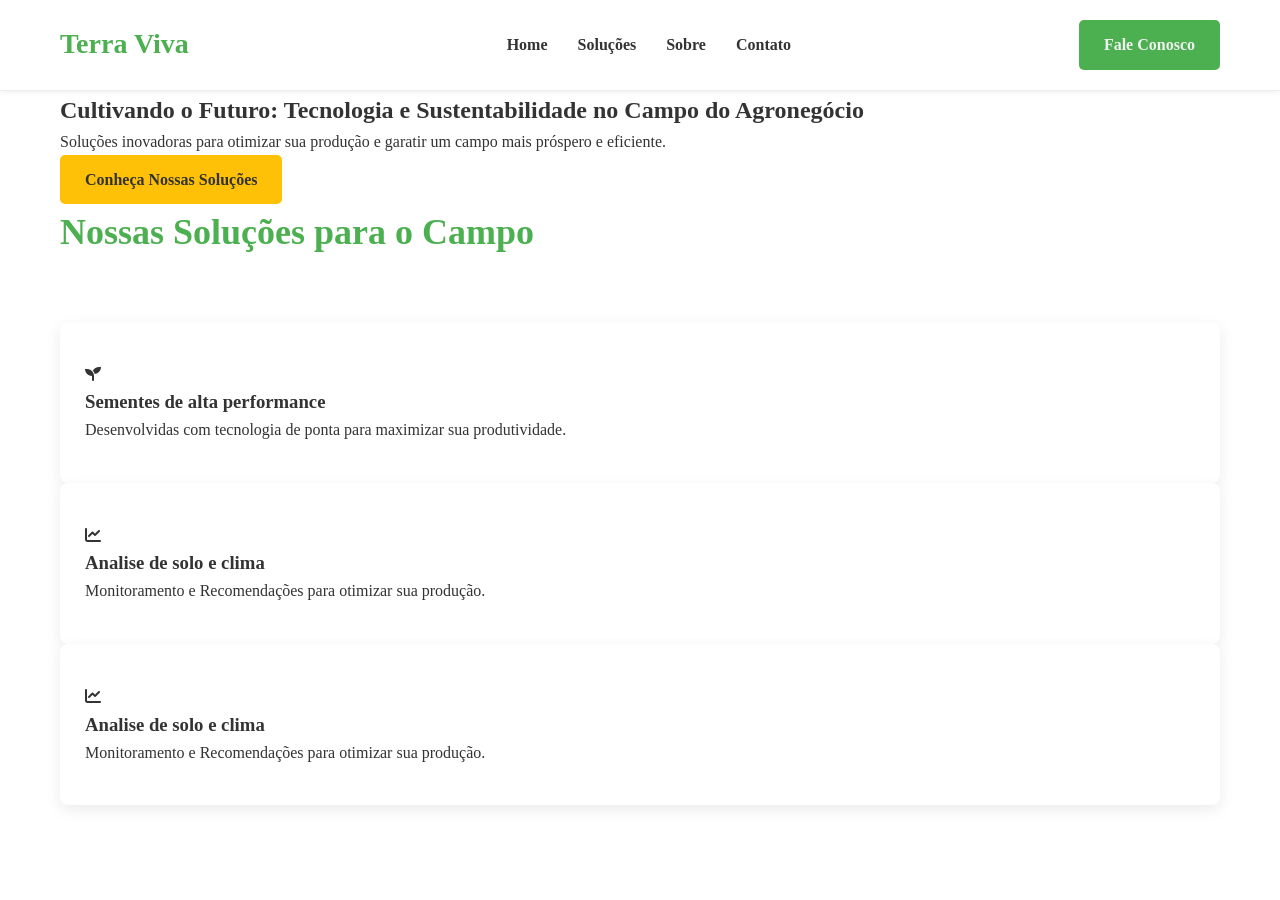
==== aula-front-end/index.html @ 156d8cd8 "criação de baners em html e css" ====
<!DOCTYPE html>
<html lang="pt-BR">
<head>
    <meta charset="UTF-8">
    <meta name="viewport" content="width=device-width, initial-scale=1.0">
    <title>Terra Viva Agronegócios - Inovação e Sustentabilidade no Campo</title>
    <link rel="stylesheet" href="style.css">
    <link rel="stylesheet" href="https://cdnjs.cloudflare.com/ajax/libs/font-awesome/6.0.0-beta3/css/all.min.css">
</head>
<body>
    <header class="header">
        <div class="container">
            <div class="logo">
                <a href="#">Terra Viva</a>
            </div>
            <nav class="nav">
                <ul>
                    <li><a href="#home">Home</a></li>
                    <li><a href="#servicos">Soluções</a></li>
                    <li><a href="#sobre">Sobre</a></li>
                    <li><a href="#contato">Contato</a></li>
                </ul>
            </nav>
            <a href="#contato" class="btn-cta">Fale Conosco</a>
        </div>
    </header>
    <section id="home" class="hero">
        <div class="container">
            <h1>Cultivando o Futuro: Tecnologia e Sustentabilidade no Campo do Agronegócio</h1>
            <p>Soluções inovadoras para otimizar sua produção e garatir um campo mais próspero e eficiente.</p>
            <a href="#servicos" class="btn-cta primary">Conheça Nossas Soluções</a>
        </div>
    </section>
    <section id="servicos" class="features">
<div class="container">
    <h2>Nossas Soluções para o Campo</h2>
    <div class="feature-grid">
        <div class="feature-card">
            <i class="icon fas fa-seedling"></i>
            <h3>Sementes de alta performance</h3>
            <p>Desenvolvidas com tecnologia de ponta para maximizar sua produtividade.</p>

        </div>
         <div class="feature-card">
            <i class= "fas fa-chart-line"></i>
            <h3>Analise de solo e clima</h3>
            <p>Monitoramento e Recomendações para otimizar sua produção.</p>

        </div>
         <div class="feature-card">
            <i class= "fas fa-chart-line"></i>
            <h3>Analise de solo e clima</h3>
            <p>Monitoramento e Recomendações para otimizar sua produção.</p>

        </div>
    </div>
</div>

    </section>
</body>
</html>
---- aula-front-end/style.css ----
:root{
    --primary-color: #4caf50;
    --secondary-color: #8bc34a;
    --accent-color: #FFC107;
    --text-color: #333333;
    --light-text-color: #f0f0f0;
    --bg-light:#f9f9f9;
    --bg-dark:#2e7d32;
    --font-heading: 'Montserrat','sans-serif';
    --font-body: 'Open Sans','sans-serif';
}

@import url('https://fonts.googleapis.com/css2?family=Montserrat:wght@400;700&family=Open+Sans:wght@400;600&display=swap');

*{
    margin: 0;
    padding: 0;
    box-sizing: border-box;
}

body{
    font-family: var(--font-body);
    line-height: 1.6;
    color: var(--text-color);
    background-color: #ffffff;
}

.container{
    max-width: 1200px;
    margin: 0 auto;
    padding: 0 20px;
}

a{
    text-decoration: none;
    color: var(--primary-color);
}

ul{
    list-style: none;
}

.btn-cta{
    display: inline-block;
    background-color: var(--primary-color);
    color: var(--light-text-color);
    padding: 12px 25px;
    border-radius: 5px;
    font-weight: 600;
    transition: background-color 0.3s ease;
}

.btn-cta:hover{
    background-color: var(--secondary-color);
}

.btn-cta.primary{
    background-color: var(--accent-color);
    color: var(--text-color);
}

.btn-cta.primary:hover{
    background-color: #e0b000;
}

.header{
    background-color: #ffffff;
    padding: 20px 0;
    border-bottom: 1px solid #eee;
    position: sticky;
    top: 0;
    z-index: 1000;
    box-shadow: 0 2px 5px rgba(0,0,0,0.05);
}

.header .container{
    display: flex;
    justify-content: space-between;
    align-items: center;
}

.header .logo a{
    font-family: var(--font-heading);
    font-size: 28px;
    font-weight: 700;
    color: var(--primary-color);
}

.header .nav ul{
    display: flex;
}

.header .nav ul li{
    margin-left: 30px;
}

.header .nav ul li a{
    color: var(--text-color);
    font-weight: 600;
    transition: color 0.3s ease;
}

.header .nav ul li a:hover{
    color: var(--primary-color);
}


! colocar o codigo aqui faltando

.features{
    padding: 80px 0;
    background-color: var(--bg-light);
    text-align: center;
}

.features h2{
    font-family: var(--font-heading);
    font-size: 36px;
    margin-bottom: 60px;
    color: var(--primary-color);
}

.features-grid{
    display: grid;
    grid-template-columns: repeat(auto-fit, minmax(280px, 1fr));
    gap: 30px;
}

.feature-card{
    background-color: #ffffff;
    padding: 40px 25px;
    border-radius: 8px;
    box-shadow: 0 5px 15px rgba(0,0,0,0.08);
    transition: transform 0.3s ease, box-shadow 0.3s ease;
}

.feature-card:hover{
    transform: translateY(-10px);
    box-shadow: 0 10px 25px rgba(0,0,0,0.15);
}
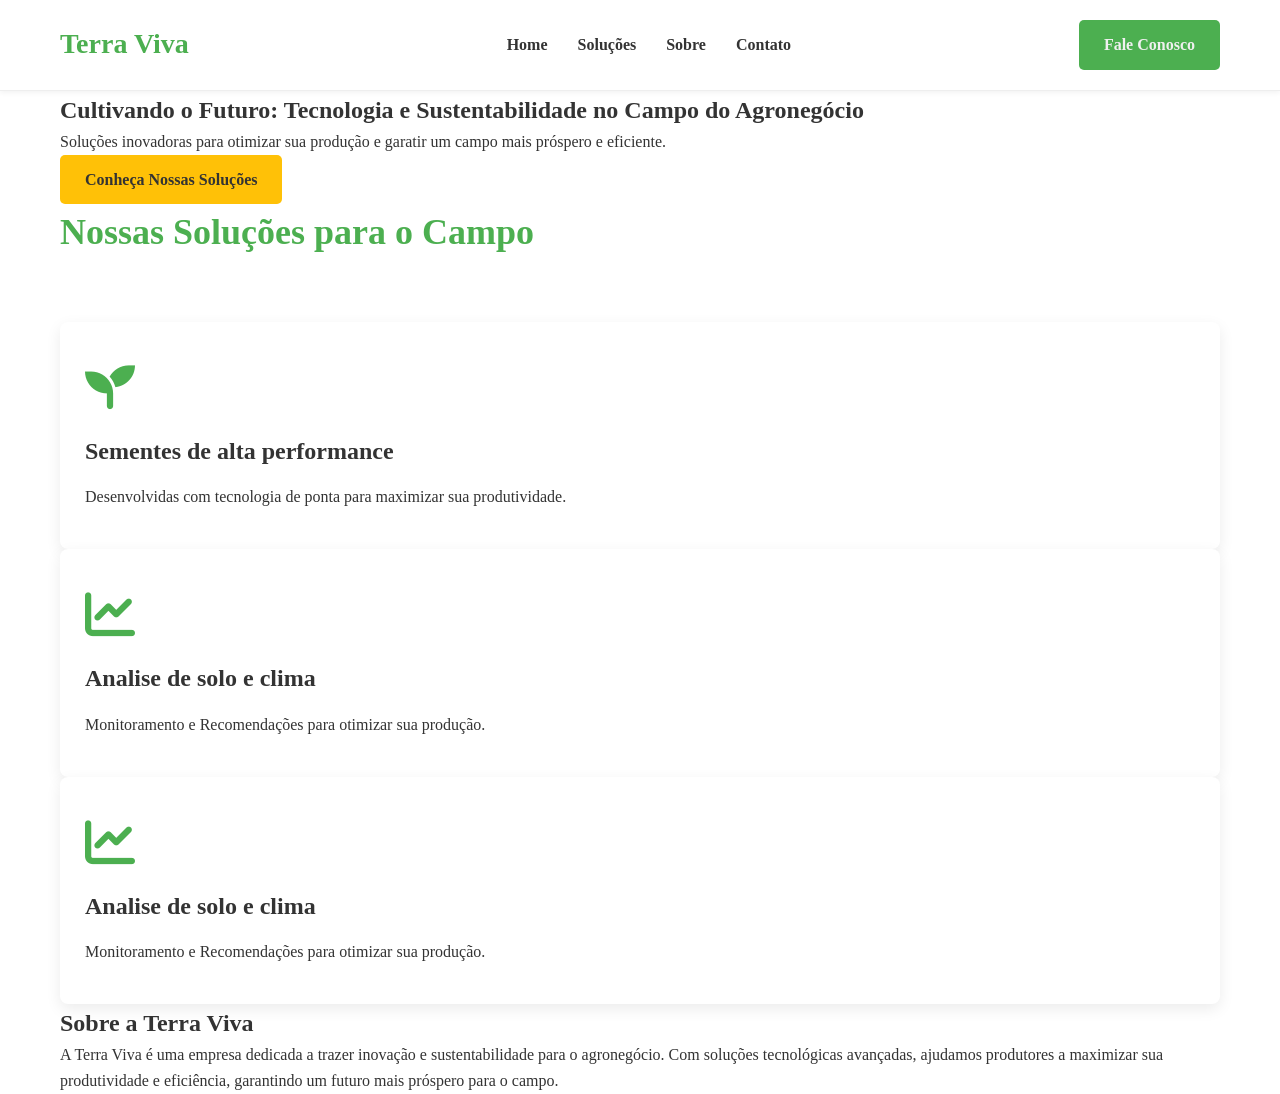
==== commit 313a2449: "continuação do site" ====
--- a/aula-front-end/index.html
+++ b/aula-front-end/index.html
@@ -55,7 +55,15 @@
         </div>
     </div>
 </div>
-
-    </section>
+</section>
+<section id="sobre" class="about">
+    <div class="container">
+        <div class="about-content">
+            <div class="about-text">
+                <h2>Sobre a Terra Viva</h2>
+                <p>A Terra Viva é uma empresa dedicada a trazer inovação e sustentabilidade para o agronegócio. Com soluções tecnológicas avançadas, ajudamos produtores a maximizar sua produtividade e eficiência, garantindo um futuro mais próspero para o campo.</p>
+            </div>
+        </div>
+    </div>
 </body>
 </html>
--- a/aula-front-end/style.css
+++ b/aula-front-end/style.css
@@ -137,4 +137,23 @@
 .feature-card:hover{
     transform: translateY(-10px);
     box-shadow: 0 10px 25px rgba(0,0,0,0.15);
+}
+
+.feature-card i{
+    font-size: 50px;
+    color: var(--primary-color);
+    margin-bottom: 20px;
+}
+
+.feature-card h3{
+    font-family: var(--font-heading);
+    font-size: 24px;
+    margin-bottom: 15px;
+    color: var(--text-color);
+}
+
+.feature-card p{
+    font-size: 16px;
+    color: var(--text-color);
+    line-height: 1.5;
 }
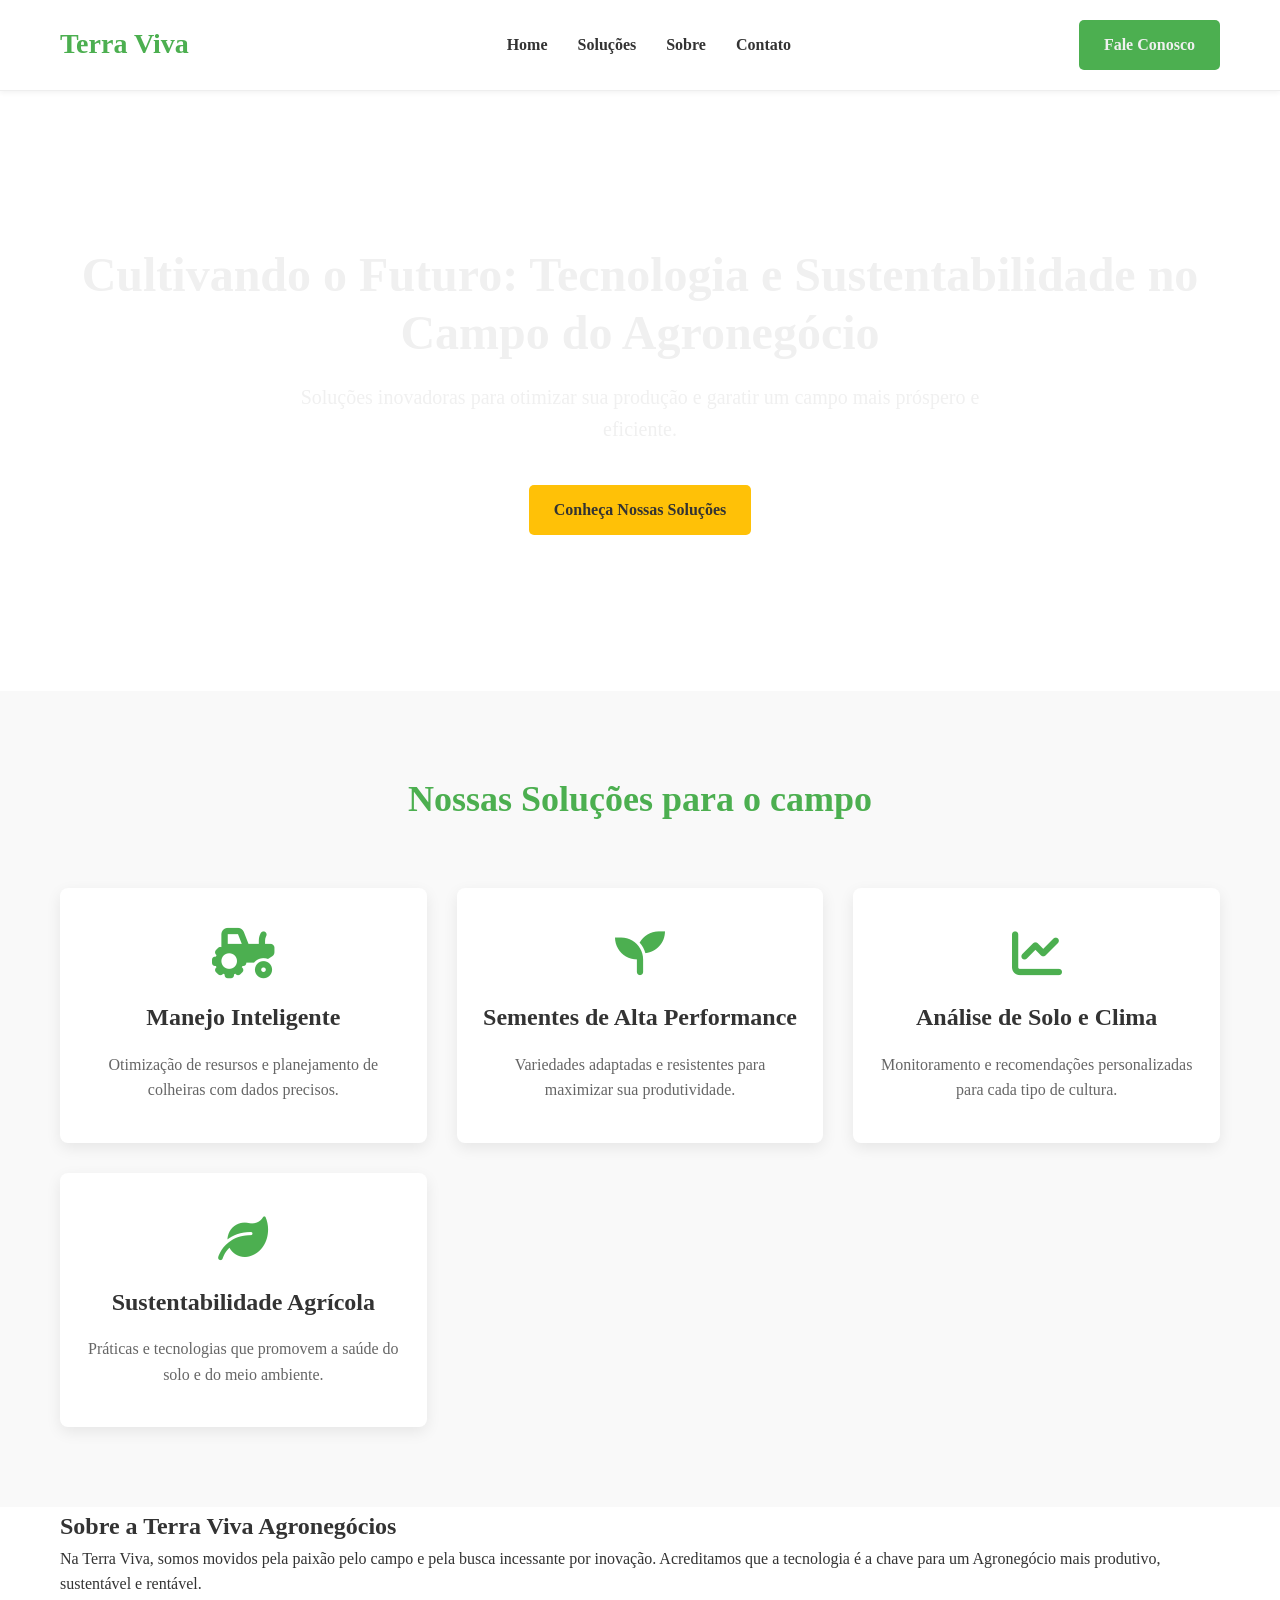
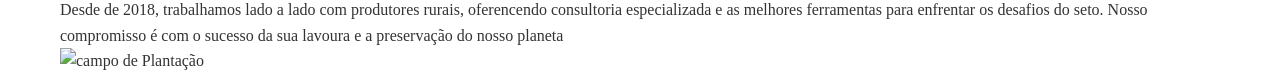
==== commit 35e3e769: "atualização atualizando o site, feito mais um banner" ====
--- a/aula-front-end/index.html
+++ b/aula-front-end/index.html
@@ -32,38 +32,51 @@
         </div>
     </section>
     <section id="servicos" class="features">
-<div class="container">
-    <h2>Nossas Soluções para o Campo</h2>
-    <div class="feature-grid">
-        <div class="feature-card">
-            <i class="icon fas fa-seedling"></i>
-            <h3>Sementes de alta performance</h3>
-            <p>Desenvolvidas com tecnologia de ponta para maximizar sua produtividade.</p>
-
-        </div>
-         <div class="feature-card">
-            <i class= "fas fa-chart-line"></i>
-            <h3>Analise de solo e clima</h3>
-            <p>Monitoramento e Recomendações para otimizar sua produção.</p>
-
-        </div>
-         <div class="feature-card">
-            <i class= "fas fa-chart-line"></i>
-            <h3>Analise de solo e clima</h3>
-            <p>Monitoramento e Recomendações para otimizar sua produção.</p>
-
-        </div>
-    </div>
-</div>
-</section>
-<section id="sobre" class="about">
-    <div class="container">
-        <div class="about-content">
-            <div class="about-text">
-                <h2>Sobre a Terra Viva</h2>
-                <p>A Terra Viva é uma empresa dedicada a trazer inovação e sustentabilidade para o agronegócio. Com soluções tecnológicas avançadas, ajudamos produtores a maximizar sua produtividade e eficiência, garantindo um futuro mais próspero para o campo.</p>
+        <div class="container">
+            <h2>Nossas Soluções para o campo</h2>
+            <div class="feature-grid">
+                <div class="feature-card">
+                    <i class="fas fa-tractor"></i>
+                    <h3>Manejo Inteligente</h3>
+                    <p>Otimização de resursos e planejamento de colheiras com dados precisos.</p>
+                </div>
+                <div class="feature-card">
+                    <i class="fas fa-seedling"></i>
+                    <h3>Sementes de Alta Performance</h3>
+                    <p>Variedades adaptadas e resistentes para maximizar sua produtividade.</p>
+                </div>
+                <div class="feature-card">
+                    <i class="fas fa-chart-line"></i>
+                    <h3>Análise de Solo e Clima</h3>
+                    <p>Monitoramento e recomendações personalizadas para cada tipo de cultura.</p>
+                </div>
+                <div class="feature-card">
+                    <i class="fas fa-leaf"></i>
+                    <h3>Sustentabilidade Agrícola</h3>
+                    <p>Práticas e tecnologias que promovem a saúde do solo e do meio ambiente.</p>
+                </div>
             </div>
         </div>
-    </div>
+    </section>
+    <section id="sobre" class="about">
+        <div class="container">
+            <div class="about-content">
+                <div class="about-text">
+                    <h2>Sobre a Terra Viva Agronegócios</h2>
+                    <p>Na Terra Viva, somos movidos pela paixão pelo campo e pela busca 
+                        incessante por inovação. Acreditamos que a tecnologia é a chave para um
+                        Agronegócio mais produtivo, sustentável e rentável.</p>
+                    <p>Desde de 2018, trabalhamos lado a lado com produtores rurais, oferencendo
+                        consultoria especializada e as melhores ferramentas para enfrentar os desafios do
+                        seto. Nosso compromisso é com o sucesso da sua lavoura e a preservação do nosso
+                        planeta
+                    </p>
+                </div>
+                <div class="about-image">
+                    <img src="fotos/agronegocio.webp" alt="campo de Plantação">
+                </div>
+            </div>
+        </div>
+    </section>
 </body>
 </html>
--- a/aula-front-end/style.css
+++ b/aula-front-end/style.css
@@ -104,8 +104,31 @@
     color: var(--primary-color);
 }
 
+.hero{
+    background: linear-gradient(rgba(0,0,0,0.6));
+    color: var(--light-text-color);
+    text-align: center;
+    padding: 150px 0;
+    display: flex;
+    align-items: center;
+    justify-content: center;
+    min-height: 600px;
+}
 
-! colocar o codigo aqui faltando
+.hero h1{
+    font-family: var(--font-heading);
+    font-size: 48px;
+    margin-bottom: 20px;
+    line-height: 1.2;
+}
+
+.hero p{
+    font-size: 20px;
+    margin-bottom: 40px;
+    max-width: 700px;
+    margin-left: auto;
+    margin-right: auto;
+}
 
 .features{
     padding: 80px 0;
@@ -120,9 +143,9 @@
     color: var(--primary-color);
 }
 
-.features-grid{
+.feature-grid{
     display: grid;
-    grid-template-columns: repeat(auto-fit, minmax(280px, 1fr));
+    grid-template-columns: repeat(auto-fit,minmax(280px, 1fr));
     gap: 30px;
 }
 
@@ -154,6 +177,5 @@
 
 .feature-card p{
     font-size: 16px;
-    color: var(--text-color);
-    line-height: 1.5;
+    color: #666;
 }
